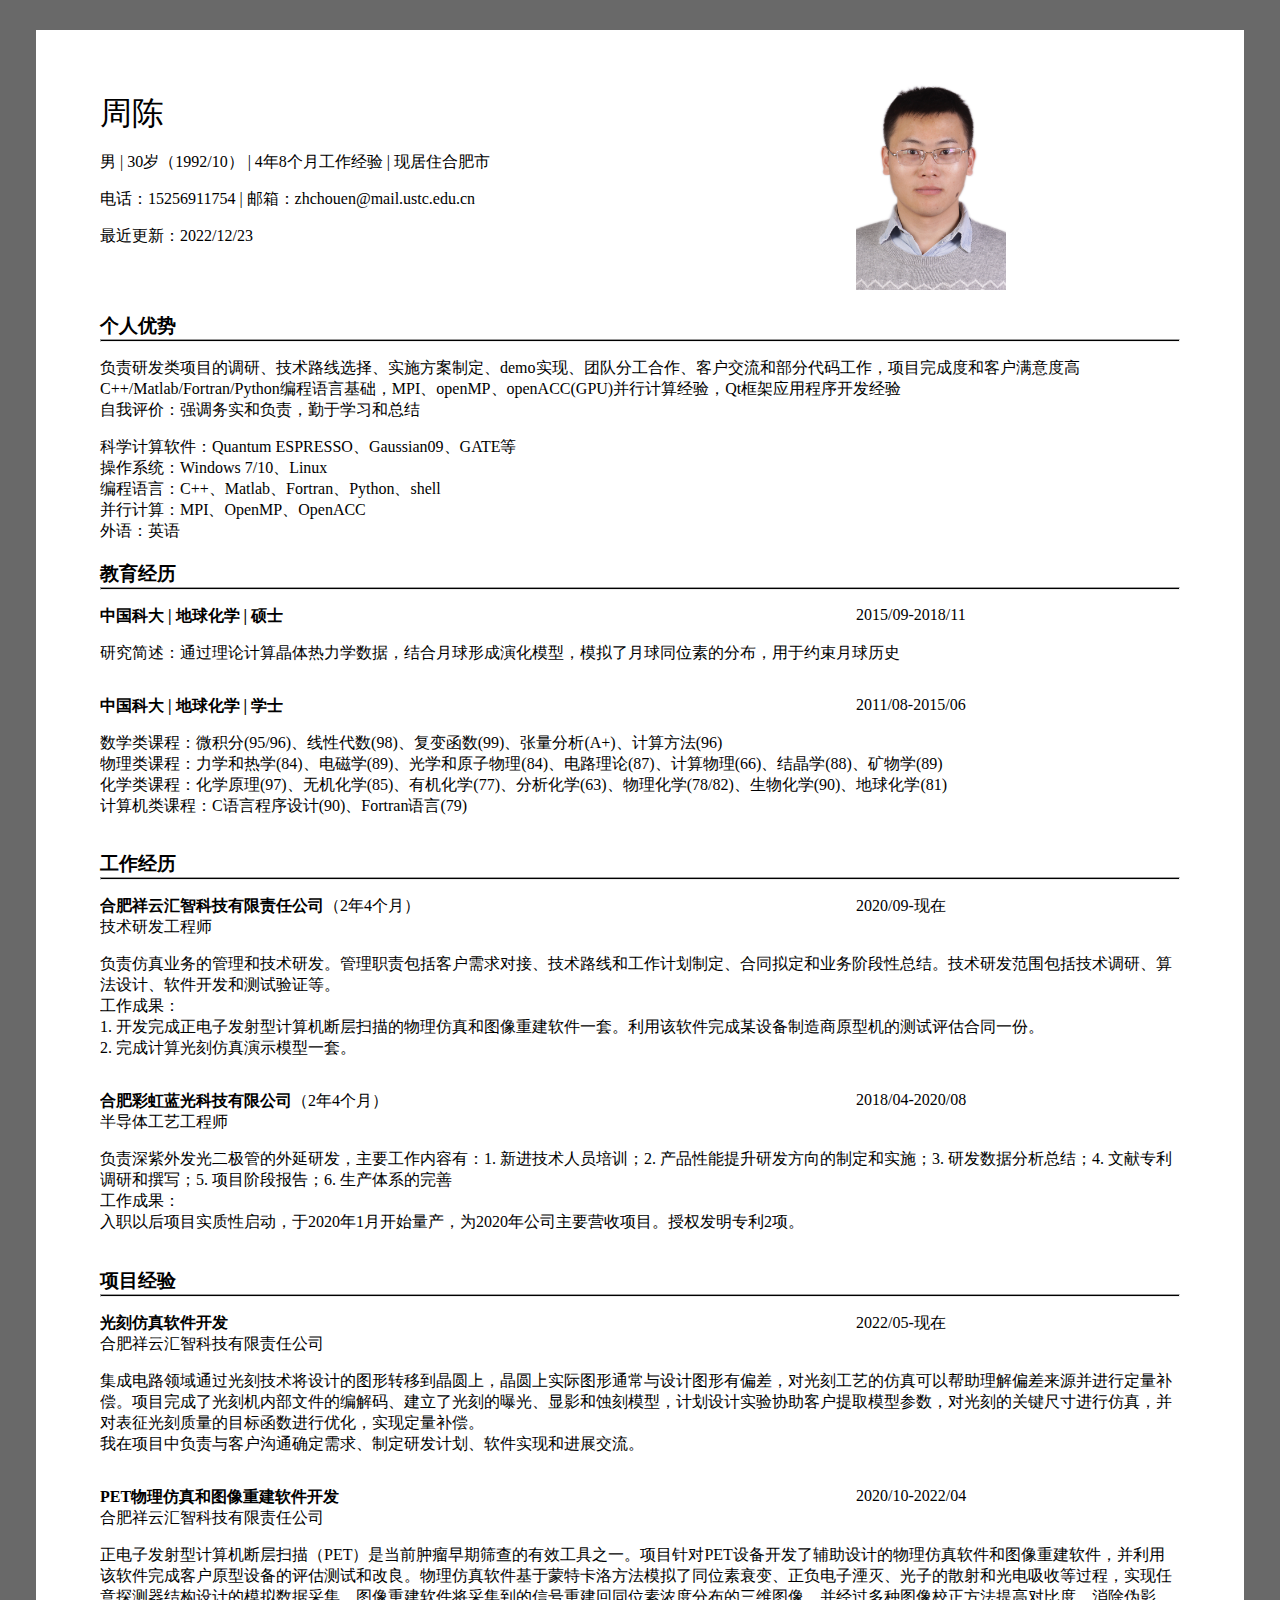
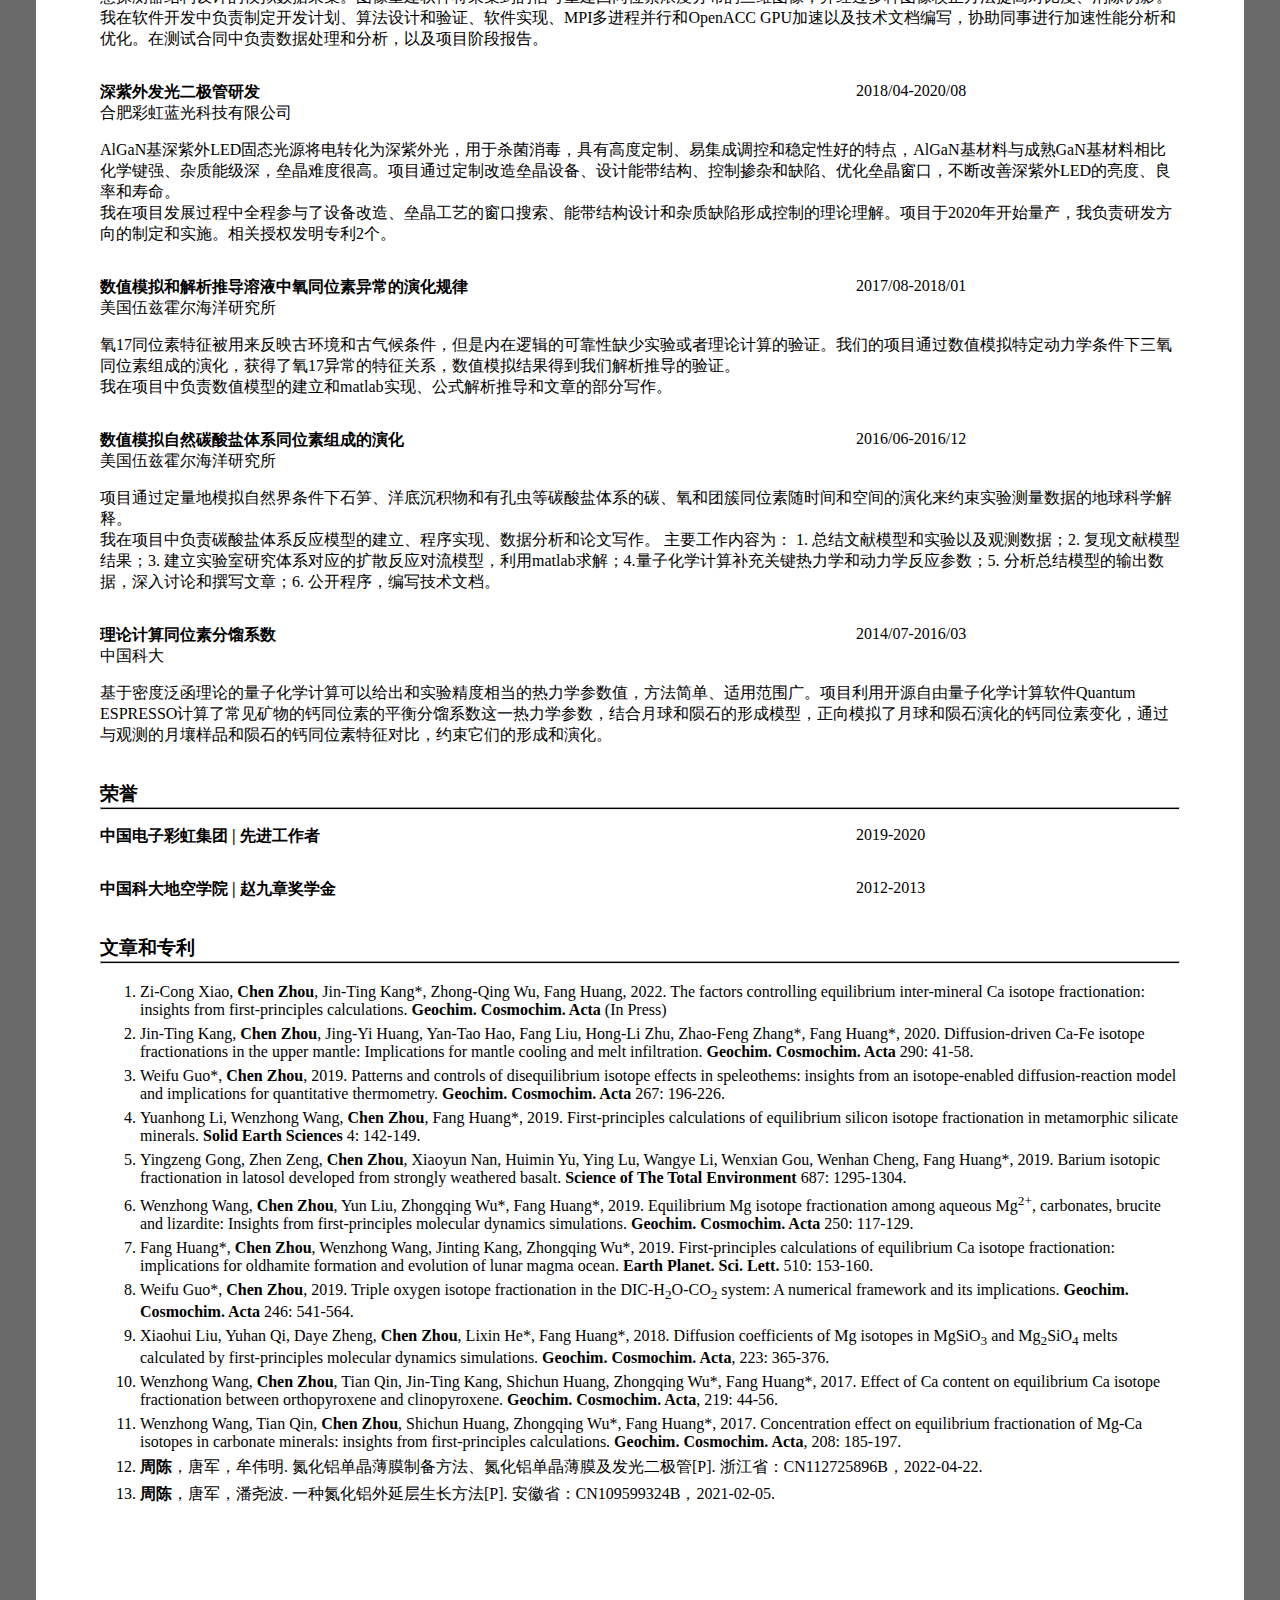
==== index.html @ c695080a "add cv" ====
<!doctype html>
<html>
<head>
<meta http-equiv="Content-Type" content="text/html; charset=utf-8">
<meta name="viewport" content="width=device-width, initial-scale=1.0">
<meta name="keywords" content="Chen Zhou, Zhou, Chen">
<meta name="description" content="Chen Zhou's CV">

<link rel="stylesheet" href="./css/cv.css" type="text/css">

<title>周陈</title>
</head>
<body>
    <div class="container">
    <!--    Personal Profile    -->
    <div class="profile">
      <div class="introduction">
        <div id="info">
          <p id="name">周陈</p>
          <p id="address">男 | 30岁（1992/10） | 4年8个月工作经验 | 现居住合肥市</p>
          <p id="contact">电话：15256911754 | 邮箱：zhchouen@mail.ustc.edu.cn</p>
          <p id="update">最近更新：2022/12/23</p>
        </div>
        <div id="image"><img class="myphoto" src="./img/2017-02-21.jpg" alt="My Recent Photo" /></div>
      </div>
    </div>
   
   <!--    Skills    -->
<div class="section">
<h3 class="subtitle">个人优势</h3>
<hr class="line" />
  <p class="skill">负责研发类项目的调研、技术路线选择、实施方案制定、demo实现、团队分工合作、客户交流和部分代码工作，项目完成度和客户满意度高<br />
  C++/Matlab/Fortran/Python编程语言基础，MPI、openMP、openACC(GPU)并行计算经验，Qt框架应用程序开发经验<br />
  自我评价：强调务实和负责，勤于学习和总结<br />
  </p>
  <p class="skill">科学计算软件：Quantum ESPRESSO、Gaussian09、GATE等<br />
   操作系统：Windows 7/10、Linux<br />
   编程语言：C++、Matlab、Fortran、Python、shell<br />
   并行计算：MPI、OpenMP、OpenACC<br />
   外语：英语
</p>
</div>

    <!--    Education    -->
    <div class="section">
    <h3 class="subtitle">教育经历</h3>
    <hr class="line" />
    <div class="event">
      <p class="affiliation"><b>中国科大 | 地球化学 | 硕士</b></p>
      <p class="time">2015/09-2018/11</p>
      <p class="process">研究简述：通过理论计算晶体热力学数据，结合月球形成演化模型，模拟了月球同位素的分布，用于约束月球历史</p>
    </div>
    <div class="event">
      <p class="affiliation"><b>中国科大 | 地球化学 | 学士</b></p>
      <p class="time">2011/08-2015/06</p>
      <p class="process">数学类课程：微积分(95/96)、线性代数(98)、复变函数(99)、张量分析(A+)、计算方法(96)<br />
      物理类课程：力学和热学(84)、电磁学(89)、光学和原子物理(84)、电路理论(87)、计算物理(66)、结晶学(88)、矿物学(89)<br />
      化学类课程：化学原理(97)、无机化学(85)、有机化学(77)、分析化学(63)、物理化学(78/82)、生物化学(90)、地球化学(81)<br />
      计算机类课程：C语言程序设计(90)、Fortran语言(79)</p>
    </div>
    </div>


    <!--    Job Experience    -->
    <div class="section">
    <h3 class="subtitle">工作经历</h3>
    <hr class="line" />
    <div class="event">
      <p class="affiliation"><b>合肥祥云汇智科技有限责任公司</b>（2年4个月）<br />技术研发工程师</p>
      <p class="time">2020/09-现在</p>
      <p class="process">负责仿真业务的管理和技术研发。管理职责包括客户需求对接、技术路线和工作计划制定、合同拟定和业务阶段性总结。技术研发范围包括技术调研、算法设计、软件开发和测试验证等。<br />工作成果：<br />1. 开发完成正电子发射型计算机断层扫描的物理仿真和图像重建软件一套。利用该软件完成某设备制造商原型机的测试评估合同一份。<br />2. 完成计算光刻仿真演示模型一套。</p>
    </div>
    <div class="event">
      <p class="affiliation"><b>合肥彩虹蓝光科技有限公司</b>（2年4个月）<br />半导体工艺工程师</p>
      <p class="time">2018/04-2020/08</p>
      <p class="process">负责深紫外发光二极管的外延研发，主要工作内容有：1. 新进技术人员培训；2. 产品性能提升研发方向的制定和实施；3. 研发数据分析总结；4. 文献专利调研和撰写；5. 项目阶段报告；6. 生产体系的完善<br />工作成果：<br />入职以后项目实质性启动，于2020年1月开始量产，为2020年公司主要营收项目。授权发明专利2项。</p> 
    </div>

    <!--    Research Experience    -->
    <div class="section">
    <h3 class="subtitle">项目经验</h3>
    <hr class="line" />
    <div class="event">
      <p class="affiliation"><b>光刻仿真软件开发</b><br />合肥祥云汇智科技有限责任公司</p>
      <p class="time">2022/05-现在</p>
      <p class="process">集成电路领域通过光刻技术将设计的图形转移到晶圆上，晶圆上实际图形通常与设计图形有偏差，对光刻工艺的仿真可以帮助理解偏差来源并进行定量补偿。项目完成了光刻机内部文件的编解码、建立了光刻的曝光、显影和蚀刻模型，计划设计实验协助客户提取模型参数，对光刻的关键尺寸进行仿真，并对表征光刻质量的目标函数进行优化，实现定量补偿。<br />我在项目中负责与客户沟通确定需求、制定研发计划、软件实现和进展交流。</p>
    </div>
    <div class="event">
      <p class="affiliation"><b>PET物理仿真和图像重建软件开发</b><br />合肥祥云汇智科技有限责任公司</p>
      <p class="time">2020/10-2022/04</p>
      <p class="process">正电子发射型计算机断层扫描（PET）是当前肿瘤早期筛查的有效工具之一。项目针对PET设备开发了辅助设计的物理仿真软件和图像重建软件，并利用该软件完成客户原型设备的评估测试和改良。物理仿真软件基于蒙特卡洛方法模拟了同位素衰变、正负电子湮灭、光子的散射和光电吸收等过程，实现任意探测器结构设计的模拟数据采集。图像重建软件将采集到的信号重建回同位素浓度分布的三维图像，并经过多种图像校正方法提高对比度、消除伪影。<br />我在软件开发中负责制定开发计划、算法设计和验证、软件实现、MPI多进程并行和OpenACC GPU加速以及技术文档编写，协助同事进行加速性能分析和优化。在测试合同中负责数据处理和分析，以及项目阶段报告。</p>
    </div>
    <div class="event">
      <p class="affiliation"><b>深紫外发光二极管研发</b><br />合肥彩虹蓝光科技有限公司</p>
      <p class="time">2018/04-2020/08</p>
      <p class="process">AlGaN基深紫外LED固态光源将电转化为深紫外光，用于杀菌消毒，具有高度定制、易集成调控和稳定性好的特点，AlGaN基材料与成熟GaN基材料相比化学键强、杂质能级深，垒晶难度很高。项目通过定制改造垒晶设备、设计能带结构、控制掺杂和缺陷、优化垒晶窗口，不断改善深紫外LED的亮度、良率和寿命。<br />我在项目发展过程中全程参与了设备改造、垒晶工艺的窗口搜索、能带结构设计和杂质缺陷形成控制的理论理解。项目于2020年开始量产，我负责研发方向的制定和实施。相关授权发明专利2个。</p>
    </div>
    <div class="event">
      <p class="affiliation"><b>数值模拟和解析推导溶液中氧同位素异常的演化规律</b><br />美国伍兹霍尔海洋研究所</p>
      <p class="time">2017/08-2018/01</p>
      <p class="process">氧17同位素特征被用来反映古环境和古气候条件，但是内在逻辑的可靠性缺少实验或者理论计算的验证。我们的项目通过数值模拟特定动力学条件下三氧同位素组成的演化，获得了氧17异常的特征关系，数值模拟结果得到我们解析推导的验证。<br />我在项目中负责数值模型的建立和matlab实现、公式解析推导和文章的部分写作。</p>
    </div>
    <div class="event">
      <p class="affiliation"><b>数值模拟自然碳酸盐体系同位素组成的演化</b><br />美国伍兹霍尔海洋研究所</p>
      <p class="time">2016/06-2016/12</p>
      <p class="process">项目通过定量地模拟自然界条件下石笋、洋底沉积物和有孔虫等碳酸盐体系的碳、氧和团簇同位素随时间和空间的演化来约束实验测量数据的地球科学解释。<br />我在项目中负责碳酸盐体系反应模型的建立、程序实现、数据分析和论文写作。 主要工作内容为： 1. 总结文献模型和实验以及观测数据；2. 复现文献模型结果；3. 建立实验室研究体系对应的扩散反应对流模型，利用matlab求解；4.量子化学计算补充关键热力学和动力学反应参数；5. 分析总结模型的输出数据，深入讨论和撰写文章；6. 公开程序，编写技术文档。</p>
    </div>
    <div class="event">
      <p class="affiliation"><b>理论计算同位素分馏系数</b><br />中国科大</p>
      <p class="time">2014/07-2016/03</p>
      <p class="process">基于密度泛函理论的量子化学计算可以给出和实验精度相当的热力学参数值，方法简单、适用范围广。项目利用开源自由量子化学计算软件Quantum ESPRESSO计算了常见矿物的钙同位素的平衡分馏系数这一热力学参数，结合月球和陨石的形成模型，正向模拟了月球和陨石演化的钙同位素变化，通过与观测的月壤样品和陨石的钙同位素特征对比，约束它们的形成和演化。</p>
    </div>
    </div>

    <!--    Awards    -->
    <div class="section">
    <h3 class="subtitle">荣誉</h3>
    <hr class="line" />
    <div class="event">
      <p class="affiliation"><b>中国电子彩虹集团 | 先进工作者</b></p>
      <p class="time">2019-2020</p>
    </div>
    <div class="event">
      <p class="affiliation"><b>中国科大地空学院 | 赵九章奖学金</b></p>
      <p class="time">2012-2013</p>
    </div>
    </div>

    <!--   Publications and Conference Abstracts      -->
    <div class="section">
    <h3 class="subtitle">文章和专利</h3>
    <hr class="line" />
    <ol class="publications">
        <li>Zi-Cong Xiao, <span class="authorchen">Chen Zhou</span>, Jin-Ting Kang*, Zhong-Qing Wu, Fang Huang, 2022. The factors controlling equilibrium inter-mineral Ca isotope fractionation: insights from first-principles calculations. <span class="journal">Geochim. Cosmochim. Acta</span> (In Press) </li>
        <li>Jin-Ting Kang, <span class="authorchen">Chen Zhou</span>, Jing-Yi Huang, Yan-Tao Hao, Fang Liu, Hong-Li Zhu, Zhao-Feng Zhang*, Fang Huang*, 2020. Diffusion-driven Ca-Fe isotope fractionations in the upper mantle: Implications for mantle cooling and melt infiltration. <span class="journal">Geochim. Cosmochim. Acta</span> 290: 41-58. </li>
        <li>Weifu Guo*, <span class="authorchen">Chen Zhou</span>, 2019. Patterns and controls of disequilibrium isotope effects in speleothems: insights from an isotope-enabled diffusion-reaction model and implications for quantitative thermometry. <span class="journal">Geochim. Cosmochim. Acta</span> 267: 196-226. </li>
        <li>Yuanhong Li, Wenzhong Wang, <span class="authorchen">Chen Zhou</span>, Fang Huang*, 2019. First-principles calculations of equilibrium silicon isotope fractionation in metamorphic silicate minerals. <span class="journal">Solid Earth Sciences</span> 4: 142-149. </li>
        <li>Yingzeng Gong, Zhen Zeng, <span class="authorchen">Chen Zhou</span>, Xiaoyun Nan, Huimin Yu, Ying Lu, Wangye Li, Wenxian Gou, Wenhan Cheng, Fang Huang*, 2019. Barium isotopic fractionation in latosol developed from strongly weathered basalt. <span class="journal">Science of The Total Environment</span> 687: 1295-1304. </li>
        <li>Wenzhong Wang, <span class="authorchen">Chen Zhou</span>, Yun Liu, Zhongqing Wu*, Fang Huang*, 2019. Equilibrium Mg isotope fractionation among aqueous Mg<sup>2+</sup>, carbonates, brucite and lizardite: Insights from first-principles molecular dynamics simulations. <span class="journal">Geochim. Cosmochim. Acta</span> 250: 117-129. </li>
        <li>Fang Huang*, <span class="authorchen">Chen Zhou</span>, Wenzhong Wang, Jinting Kang, Zhongqing Wu*, 2019. First-principles calculations of equilibrium Ca isotope fractionation: implications for oldhamite formation and evolution of lunar magma ocean. <span class="journal">Earth Planet. Sci. Lett.</span> 510: 153-160.</li>
        <li>Weifu Guo*, <span class="authorchen">Chen Zhou</span>, 2019. Triple oxygen isotope fractionation in the DIC-H<sub>2</sub>O-CO<sub>2</sub> system: A numerical framework and its implications. <span class="journal">Geochim. Cosmochim. Acta</span> 246: 541-564. </li>
        <li>Xiaohui Liu, Yuhan Qi, Daye Zheng, <span class="authorchen">Chen Zhou</span>, Lixin He*, Fang Huang*, 2018. Diffusion coefficients of Mg isotopes in MgSiO<sub>3</sub> and Mg<sub>2</sub>SiO<sub>4</sub> melts calculated by first-principles molecular dynamics simulations. <span class="journal">Geochim. Cosmochim. Acta</span>, 223: 365-376.</li>
        <li>Wenzhong Wang, <span class="authorchen">Chen Zhou</span>, Tian Qin, Jin-Ting Kang, Shichun Huang, Zhongqing Wu*, Fang Huang*, 2017. Effect of Ca content on equilibrium Ca isotope fractionation between orthopyroxene and clinopyroxene. <span class="journal">Geochim. Cosmochim. Acta</span>, 219: 44-56.</li>
        <li>Wenzhong Wang, Tian Qin, <span class="authorchen">Chen Zhou</span>, Shichun Huang, Zhongqing Wu*, Fang Huang*, 2017. Concentration effect on equilibrium fractionation of Mg-Ca isotopes in carbonate minerals: insights from first-principles calculations. <span class="journal">Geochim. Cosmochim. Acta</span>, 208: 185-197.</li>
        <li><span class="authorchen">周陈</span>，唐军，牟伟明. 氮化铝单晶薄膜制备方法、氮化铝单晶薄膜及发光二极管[P]. 浙江省：CN112725896B，2022-04-22.</li>
        <li><span class="authorchen">周陈</span>，唐军，潘尧波. 一种氮化铝外延层生长方法[P]. 安徽省：CN109599324B，2021-02-05.</li>
    </ol>
    </div>
    </div>
    </div>

</body>
</html>
---- css/cv.css ----
body {
    margin: 0;
    padding: 0;
    background-color: dimgrey;
    font-family: "Times New Roman", helvetica, "Hiragion Sans GB", sans-serif;
}


.container {
    margin-top: 30px;
    margin-bottom: 20px;
    margin-left: auto;
    margin-right: auto;
    max-width: 1080px;
    padding-top: 30px;
    padding-bottom: 80px;
    padding-left: 5%;
    padding-right: 5%;
    background-color: white;
}

#name {
    margin-bottom: 0;
    font-size: 200%;
}

.profile {
    overflow: hidden;
}

#info {
    float: left;
    padding: 0;
    width: 70%;
}

#image {
    float: left;
    padding: 0;
    width: 30%;
    padding-top:16px;
    padding-bottom: 0;
}

.myphoto {
    width: 150px;
}
@media screen and (max-width: 1000px) {
  .introduction, .myphoto { width: 100%}
}

.subtitle {
    padding-bottom: 0;
    margin-bottom: 0;
}

.line {
    padding-top: 0;
    margin-top: 0;
    margin-bottom: 0;
    height: 1px;
    background-color: black;
}

.event {
    overflow: hidden;
}

.affiliation{
    float: left;
    width: 70%;
}
.time {
    float: right;
    width: 30%;
}

.process {
    margin-top: 0px;
    float: left;
    width: 100%;
}

.publications {
    list-style-position: outside;
}

.publications li {
    margin: 0;
    padding: 0;
    padding-top: 3px;
    padding-bottom: 3px;
}

.authorchen, .journal {
    font-weight: bold;
}
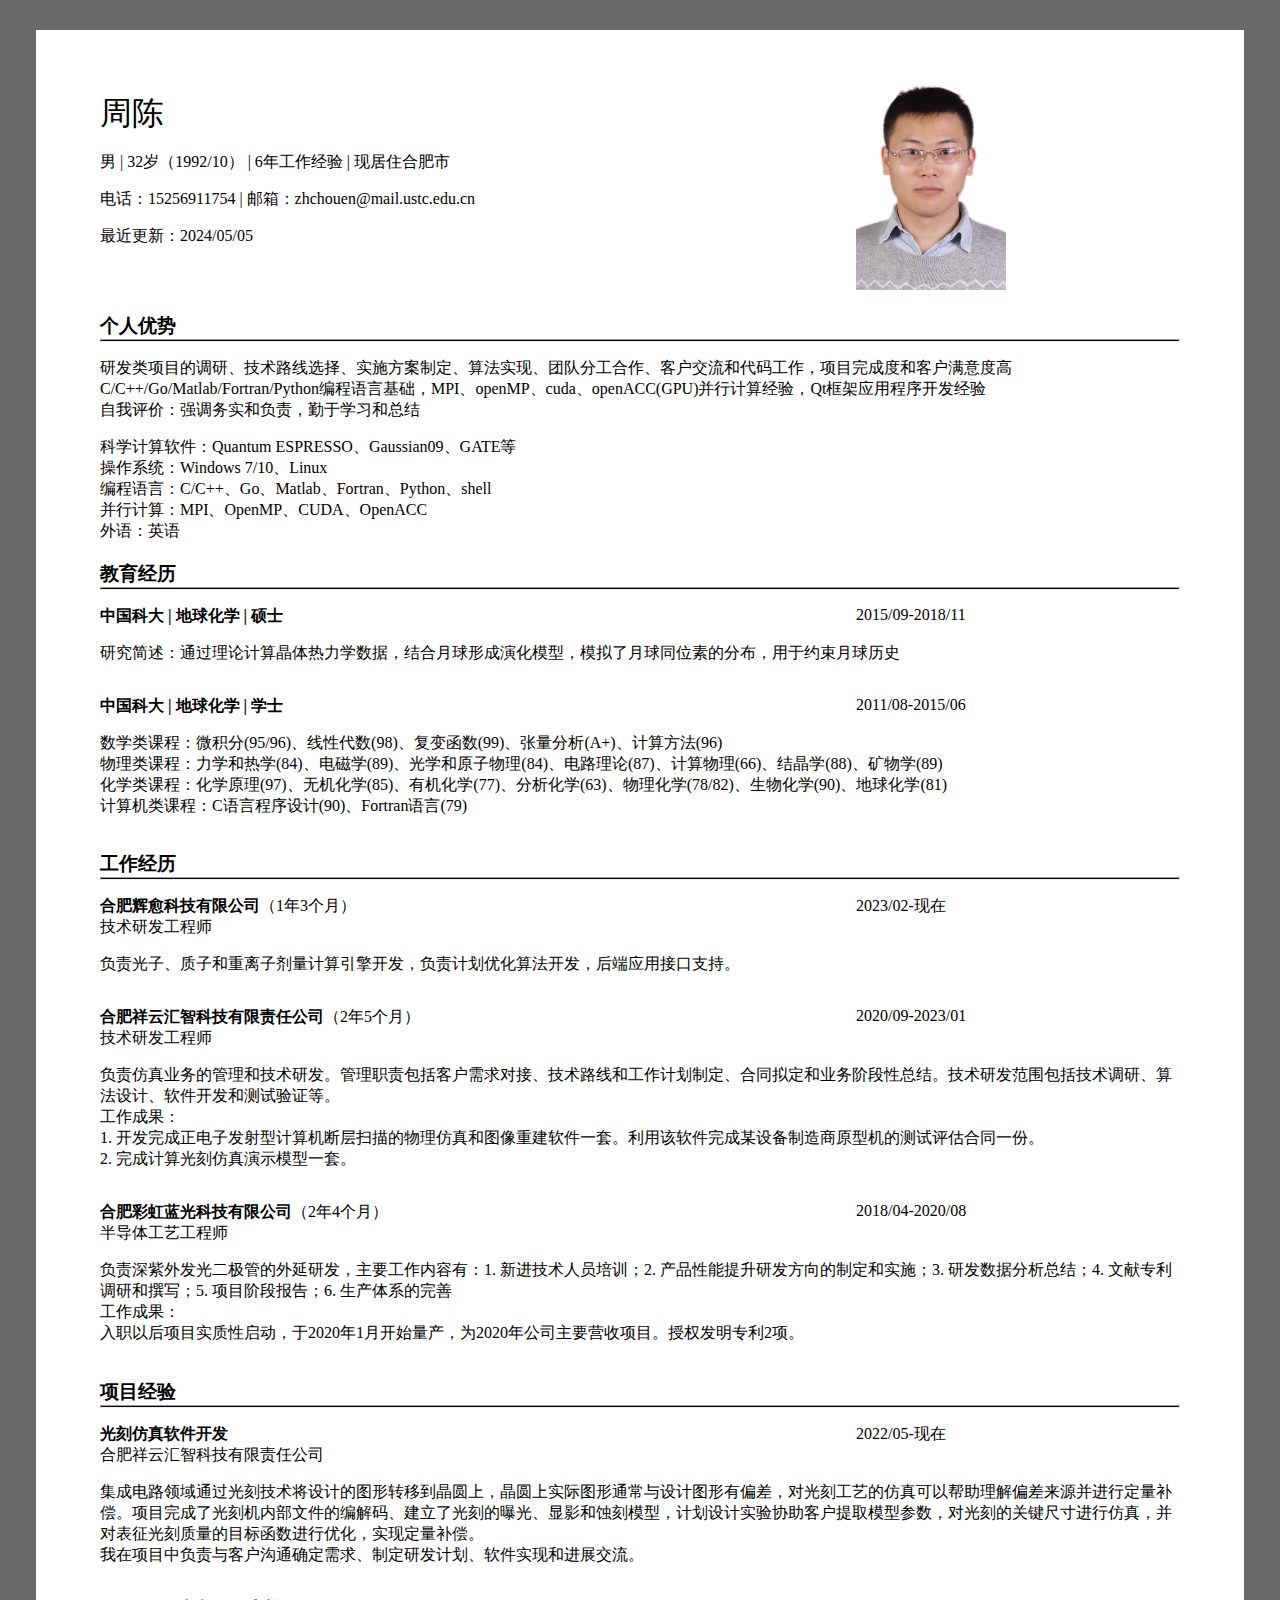
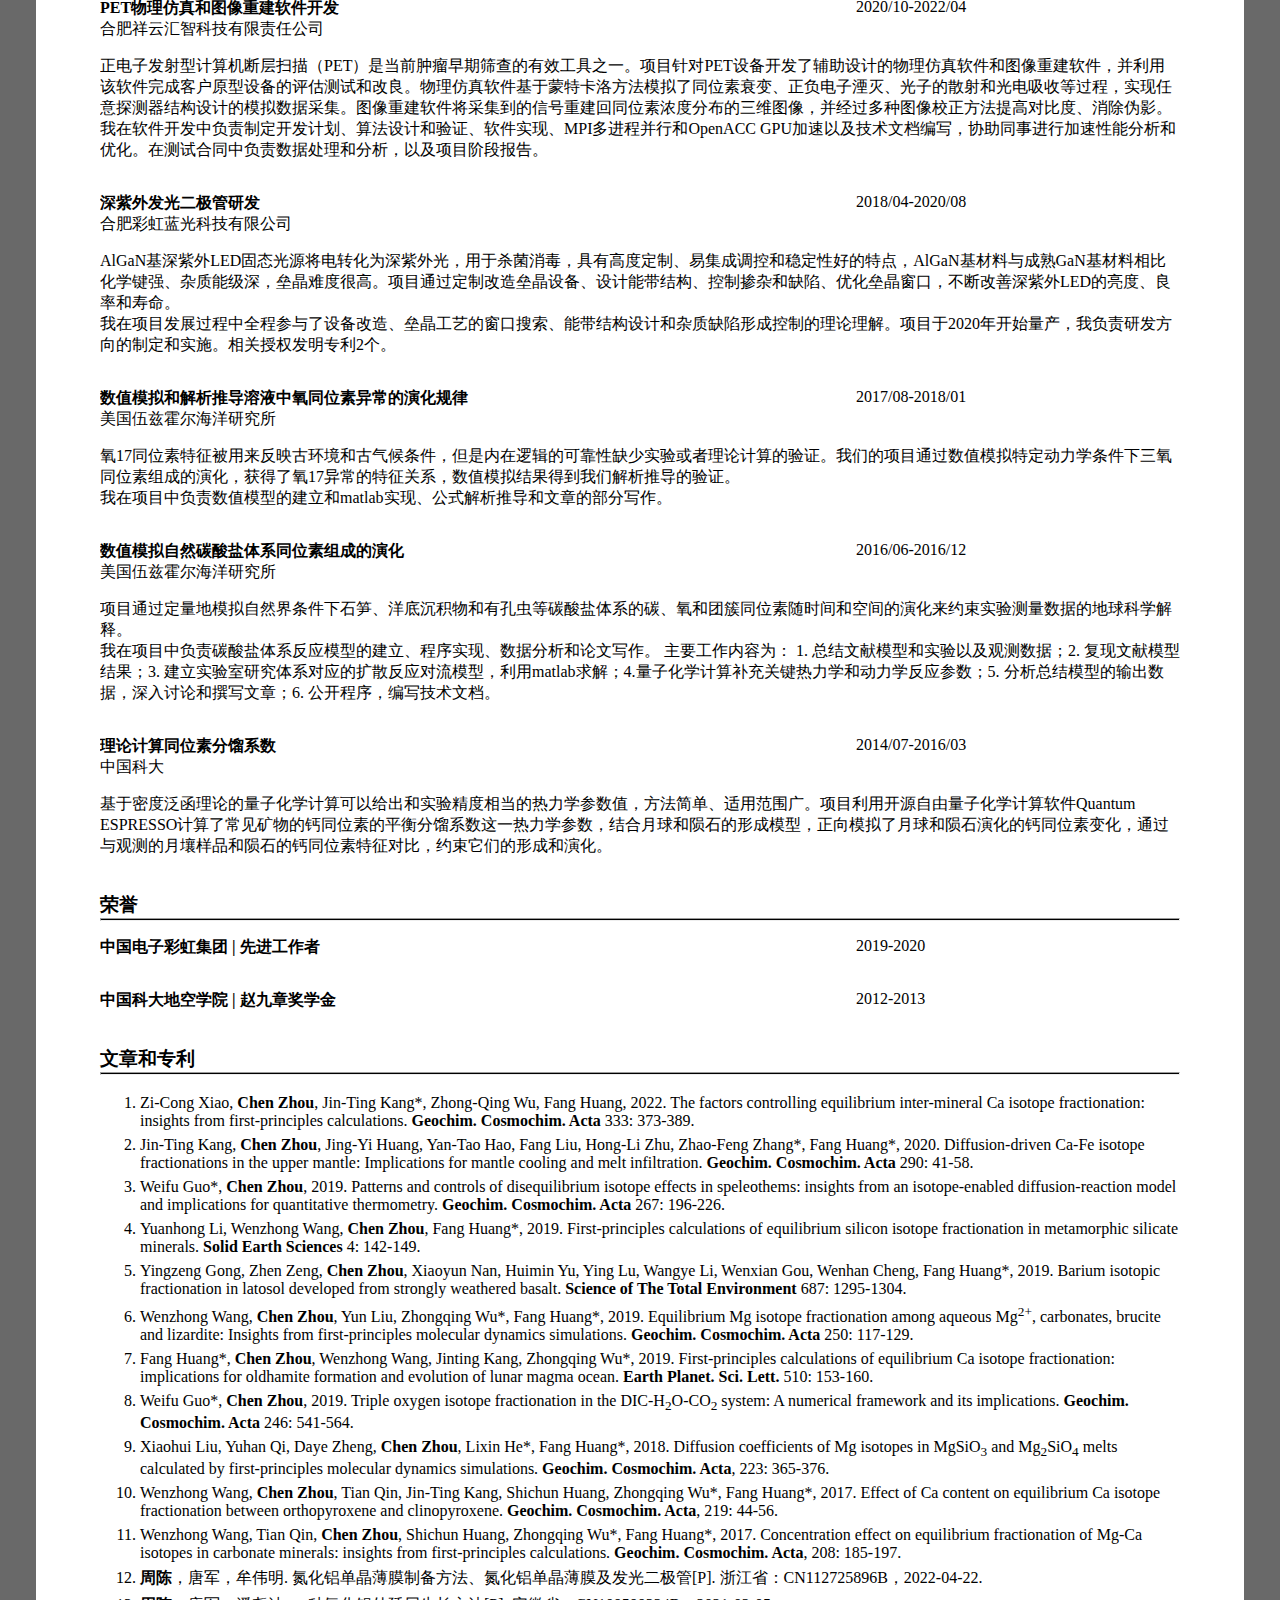
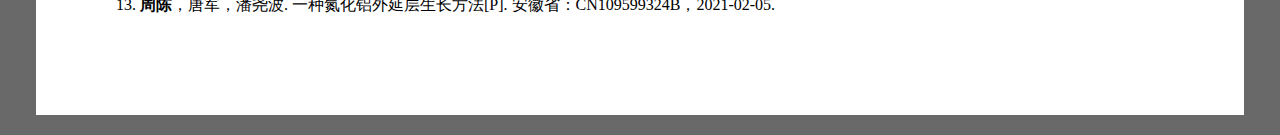
==== commit f838a149: "update info" ====
--- a/index.html
+++ b/index.html
@@ -18,9 +18,9 @@
       <div class="introduction">
         <div id="info">
           <p id="name">周陈</p>
-          <p id="address">男 | 30岁（1992/10） | 4年8个月工作经验 | 现居住合肥市</p>
+          <p id="address">男 | 32岁（1992/10） | 6年工作经验 | 现居住合肥市</p>
           <p id="contact">电话：15256911754 | 邮箱：zhchouen@mail.ustc.edu.cn</p>
-          <p id="update">最近更新：2022/12/23</p>
+          <p id="update">最近更新：2024/05/05</p>
         </div>
         <div id="image"><img class="myphoto" src="./img/2017-02-21.jpg" alt="My Recent Photo" /></div>
       </div>
@@ -30,14 +30,14 @@
 <div class="section">
 <h3 class="subtitle">个人优势</h3>
 <hr class="line" />
-  <p class="skill">负责研发类项目的调研、技术路线选择、实施方案制定、demo实现、团队分工合作、客户交流和部分代码工作，项目完成度和客户满意度高<br />
-  C++/Matlab/Fortran/Python编程语言基础，MPI、openMP、openACC(GPU)并行计算经验，Qt框架应用程序开发经验<br />
+  <p class="skill">研发类项目的调研、技术路线选择、实施方案制定、算法实现、团队分工合作、客户交流和代码工作，项目完成度和客户满意度高<br />
+  C/C++/Go/Matlab/Fortran/Python编程语言基础，MPI、openMP、cuda、openACC(GPU)并行计算经验，Qt框架应用程序开发经验<br />
   自我评价：强调务实和负责，勤于学习和总结<br />
   </p>
   <p class="skill">科学计算软件：Quantum ESPRESSO、Gaussian09、GATE等<br />
    操作系统：Windows 7/10、Linux<br />
-   编程语言：C++、Matlab、Fortran、Python、shell<br />
-   并行计算：MPI、OpenMP、OpenACC<br />
+   编程语言：C/C++、Go、Matlab、Fortran、Python、shell<br />
+   并行计算：MPI、OpenMP、CUDA、OpenACC<br />
    外语：英语
 </p>
 </div>
@@ -67,8 +67,13 @@
     <h3 class="subtitle">工作经历</h3>
     <hr class="line" />
     <div class="event">
-      <p class="affiliation"><b>合肥祥云汇智科技有限责任公司</b>（2年4个月）<br />技术研发工程师</p>
-      <p class="time">2020/09-现在</p>
+      <p class="affiliation"><b>合肥辉愈科技有限公司</b>（1年3个月）<br />技术研发工程师</p>
+      <p class="time">2023/02-现在</p>
+      <p class="process">负责光子、质子和重离子剂量计算引擎开发，负责计划优化算法开发，后端应用接口支持。</p>
+    </div>
+    <div class="event">
+      <p class="affiliation"><b>合肥祥云汇智科技有限责任公司</b>（2年5个月）<br />技术研发工程师</p>
+      <p class="time">2020/09-2023/01</p>
       <p class="process">负责仿真业务的管理和技术研发。管理职责包括客户需求对接、技术路线和工作计划制定、合同拟定和业务阶段性总结。技术研发范围包括技术调研、算法设计、软件开发和测试验证等。<br />工作成果：<br />1. 开发完成正电子发射型计算机断层扫描的物理仿真和图像重建软件一套。利用该软件完成某设备制造商原型机的测试评估合同一份。<br />2. 完成计算光刻仿真演示模型一套。</p>
     </div>
     <div class="event">
@@ -132,7 +137,7 @@
     <h3 class="subtitle">文章和专利</h3>
     <hr class="line" />
     <ol class="publications">
-        <li>Zi-Cong Xiao, <span class="authorchen">Chen Zhou</span>, Jin-Ting Kang*, Zhong-Qing Wu, Fang Huang, 2022. The factors controlling equilibrium inter-mineral Ca isotope fractionation: insights from first-principles calculations. <span class="journal">Geochim. Cosmochim. Acta</span> (In Press) </li>
+        <li>Zi-Cong Xiao, <span class="authorchen">Chen Zhou</span>, Jin-Ting Kang*, Zhong-Qing Wu, Fang Huang, 2022. The factors controlling equilibrium inter-mineral Ca isotope fractionation: insights from first-principles calculations. <span class="journal">Geochim. Cosmochim. Acta</span> 333: 373-389. </li>
         <li>Jin-Ting Kang, <span class="authorchen">Chen Zhou</span>, Jing-Yi Huang, Yan-Tao Hao, Fang Liu, Hong-Li Zhu, Zhao-Feng Zhang*, Fang Huang*, 2020. Diffusion-driven Ca-Fe isotope fractionations in the upper mantle: Implications for mantle cooling and melt infiltration. <span class="journal">Geochim. Cosmochim. Acta</span> 290: 41-58. </li>
         <li>Weifu Guo*, <span class="authorchen">Chen Zhou</span>, 2019. Patterns and controls of disequilibrium isotope effects in speleothems: insights from an isotope-enabled diffusion-reaction model and implications for quantitative thermometry. <span class="journal">Geochim. Cosmochim. Acta</span> 267: 196-226. </li>
         <li>Yuanhong Li, Wenzhong Wang, <span class="authorchen">Chen Zhou</span>, Fang Huang*, 2019. First-principles calculations of equilibrium silicon isotope fractionation in metamorphic silicate minerals. <span class="journal">Solid Earth Sciences</span> 4: 142-149. </li>
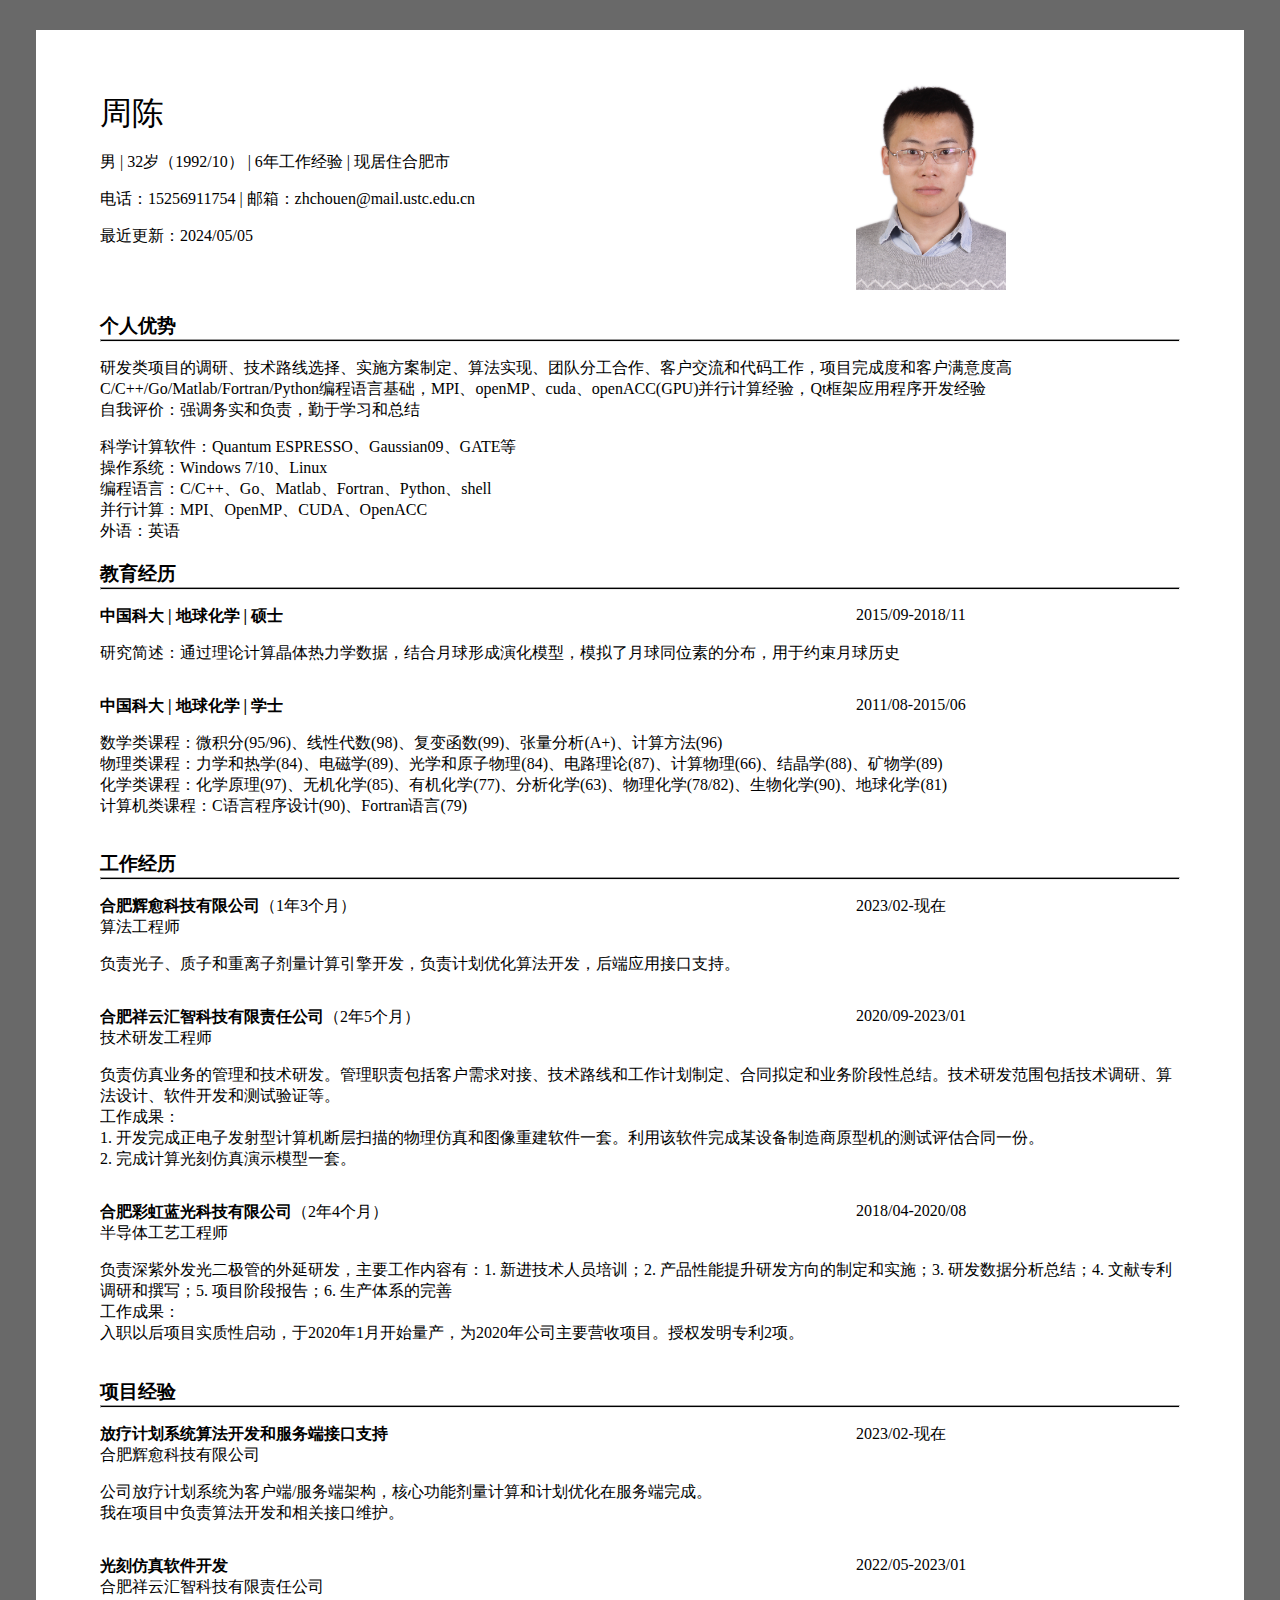
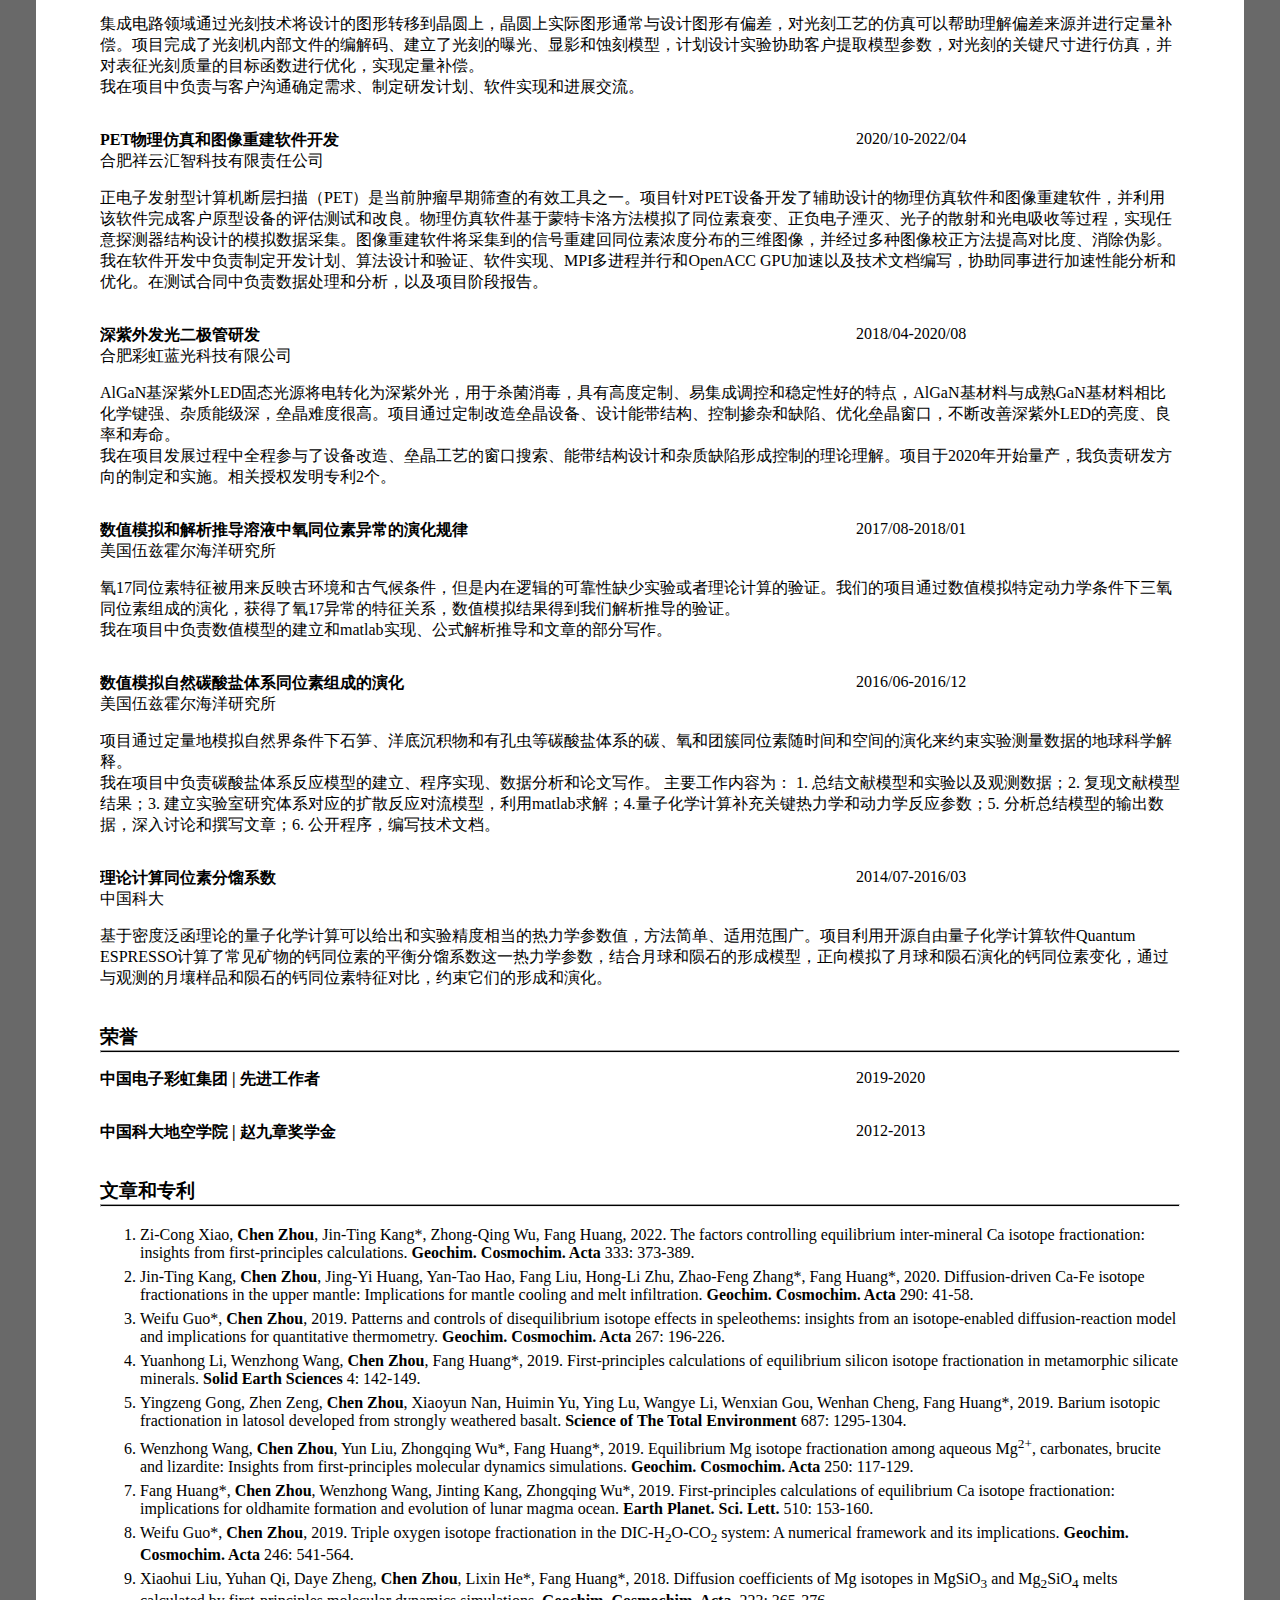
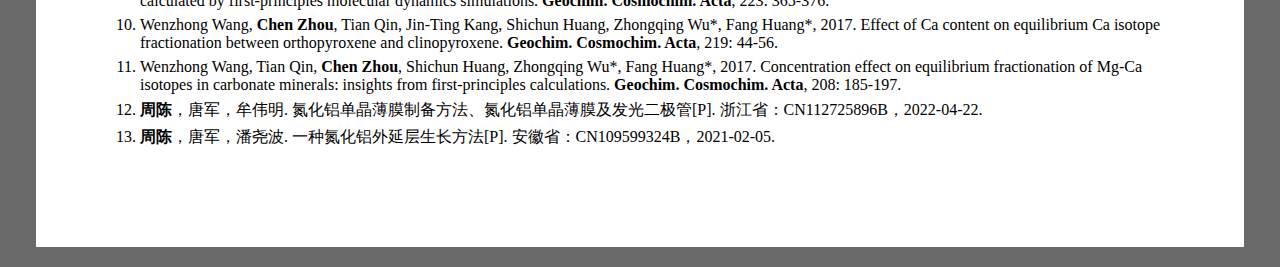
==== commit 5118174d: "update info" ====
--- a/index.html
+++ b/index.html
@@ -67,7 +67,7 @@
     <h3 class="subtitle">工作经历</h3>
     <hr class="line" />
     <div class="event">
-      <p class="affiliation"><b>合肥辉愈科技有限公司</b>（1年3个月）<br />技术研发工程师</p>
+      <p class="affiliation"><b>合肥辉愈科技有限公司</b>（1年3个月）<br />算法工程师</p>
       <p class="time">2023/02-现在</p>
       <p class="process">负责光子、质子和重离子剂量计算引擎开发，负责计划优化算法开发，后端应用接口支持。</p>
     </div>
@@ -87,8 +87,13 @@
     <h3 class="subtitle">项目经验</h3>
     <hr class="line" />
     <div class="event">
+      <p class="affiliation"><b>放疗计划系统算法开发和服务端接口支持</b><br />合肥辉愈科技有限公司</p>
+      <p class="time">2023/02-现在</p>
+      <p class="process">公司放疗计划系统为客户端/服务端架构，核心功能剂量计算和计划优化在服务端完成。<br />我在项目中负责算法开发和相关接口维护。</p>
+    </div>
+    <div class="event">
       <p class="affiliation"><b>光刻仿真软件开发</b><br />合肥祥云汇智科技有限责任公司</p>
-      <p class="time">2022/05-现在</p>
+      <p class="time">2022/05-2023/01</p>
       <p class="process">集成电路领域通过光刻技术将设计的图形转移到晶圆上，晶圆上实际图形通常与设计图形有偏差，对光刻工艺的仿真可以帮助理解偏差来源并进行定量补偿。项目完成了光刻机内部文件的编解码、建立了光刻的曝光、显影和蚀刻模型，计划设计实验协助客户提取模型参数，对光刻的关键尺寸进行仿真，并对表征光刻质量的目标函数进行优化，实现定量补偿。<br />我在项目中负责与客户沟通确定需求、制定研发计划、软件实现和进展交流。</p>
     </div>
     <div class="event">
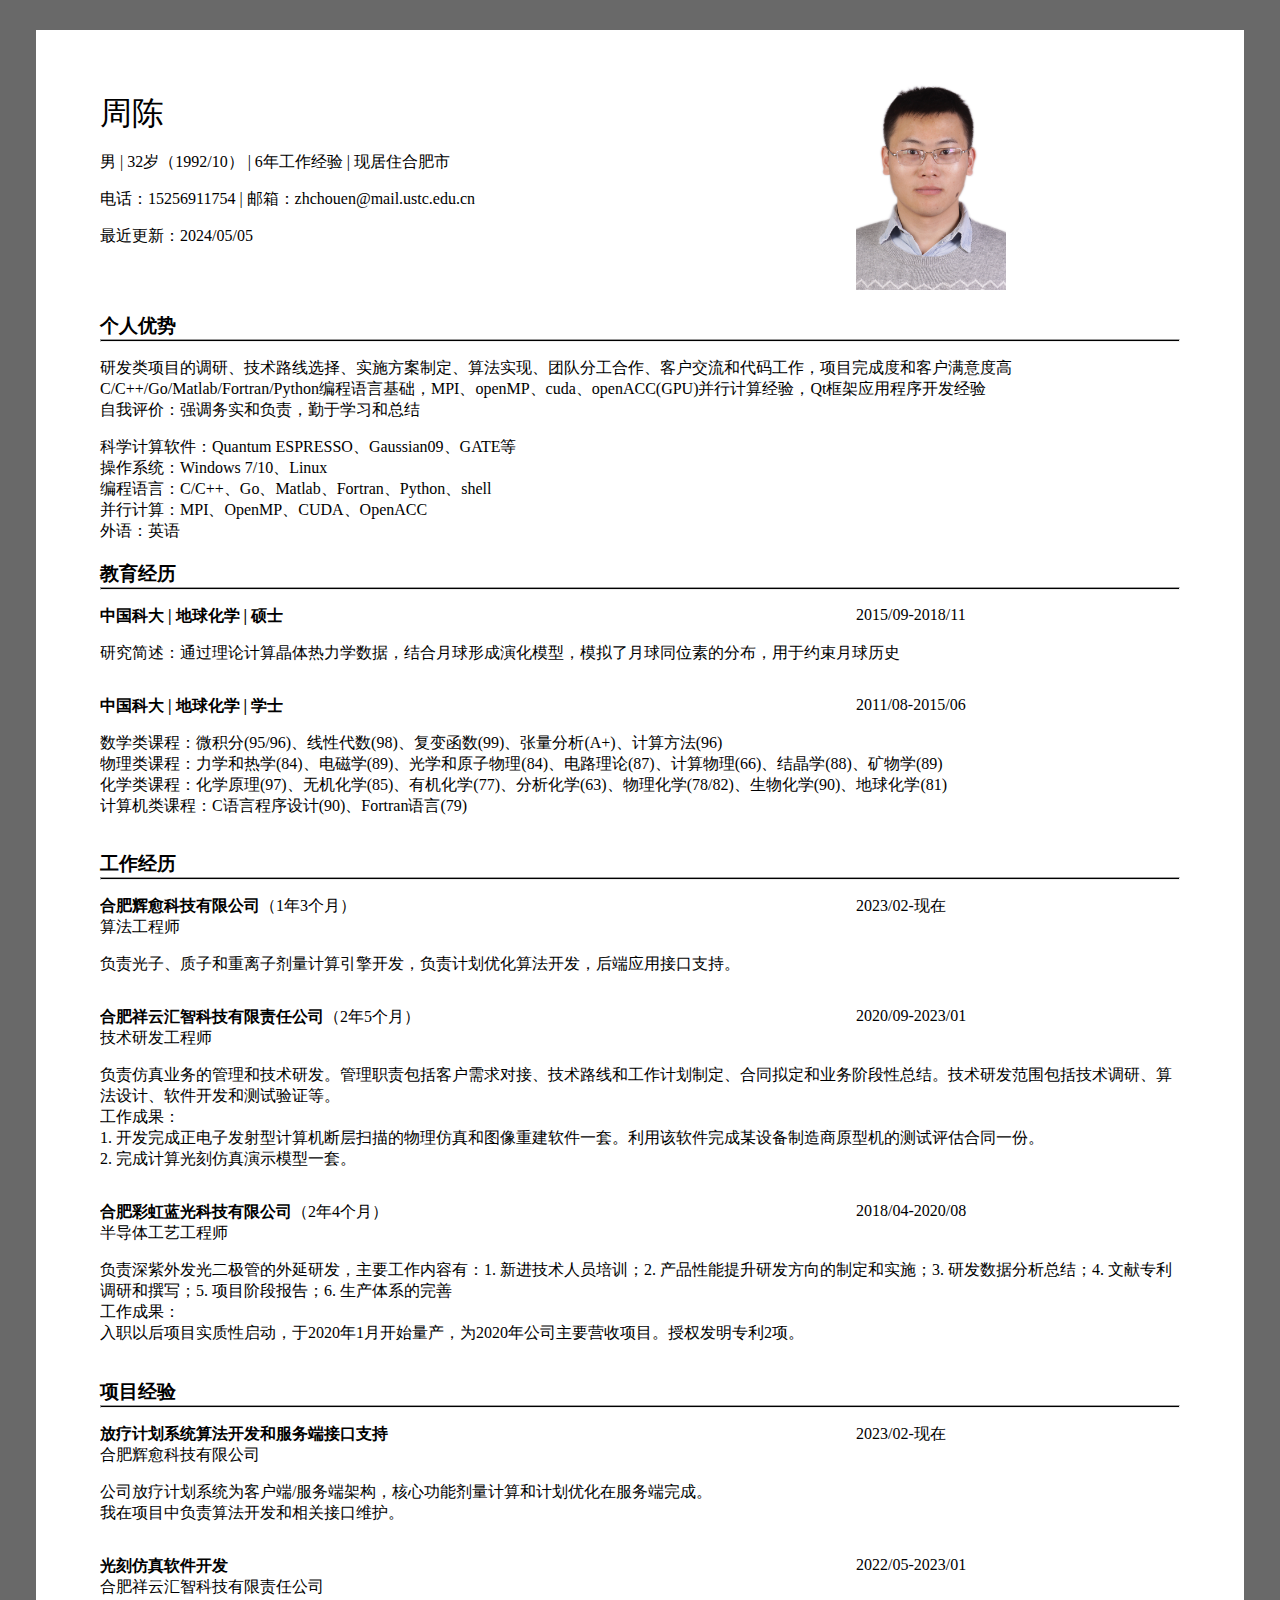
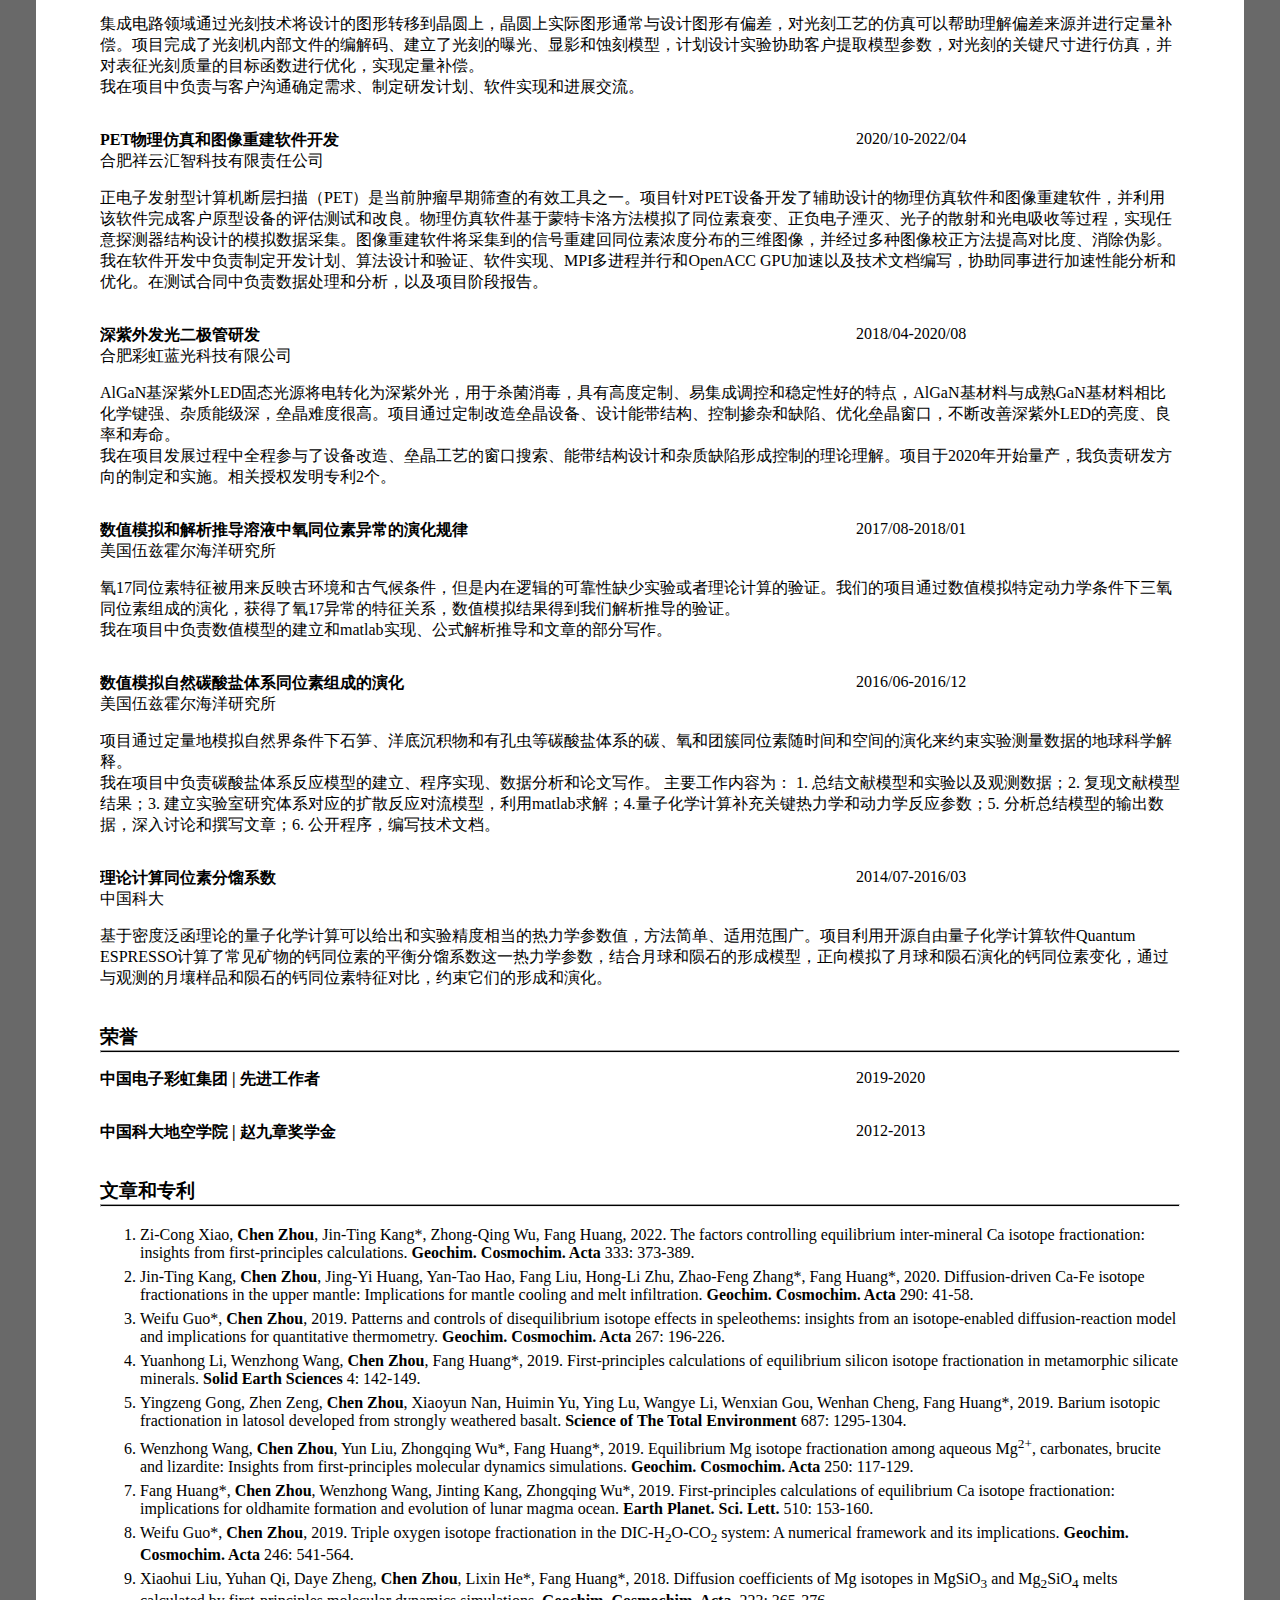
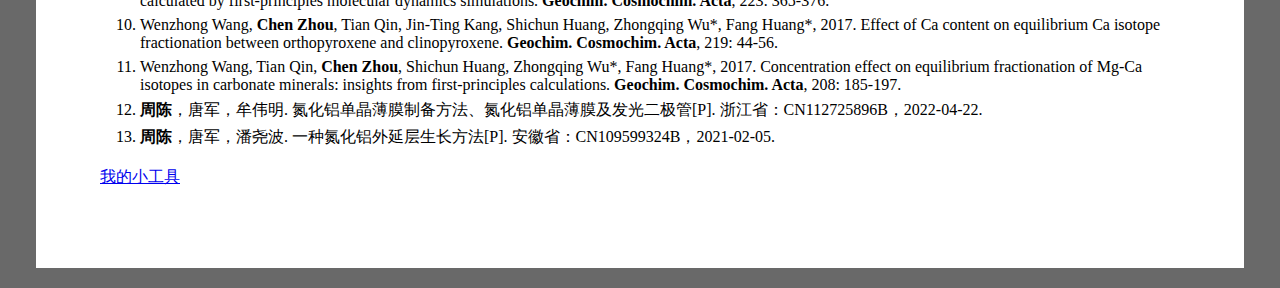
==== commit 1e27634f: "Update index.html" ====
--- a/index.html
+++ b/index.html
@@ -157,6 +157,11 @@
         <li><span class="authorchen">周陈</span>，唐军，潘尧波. 一种氮化铝外延层生长方法[P]. 安徽省：CN109599324B，2021-02-05.</li>
     </ol>
     </div>
+
+    <!--   My Tools   -->
+    <div class="section">
+    <a href="myTools.html">我的小工具</a>
+    </div>
     </div>
     </div>
 
